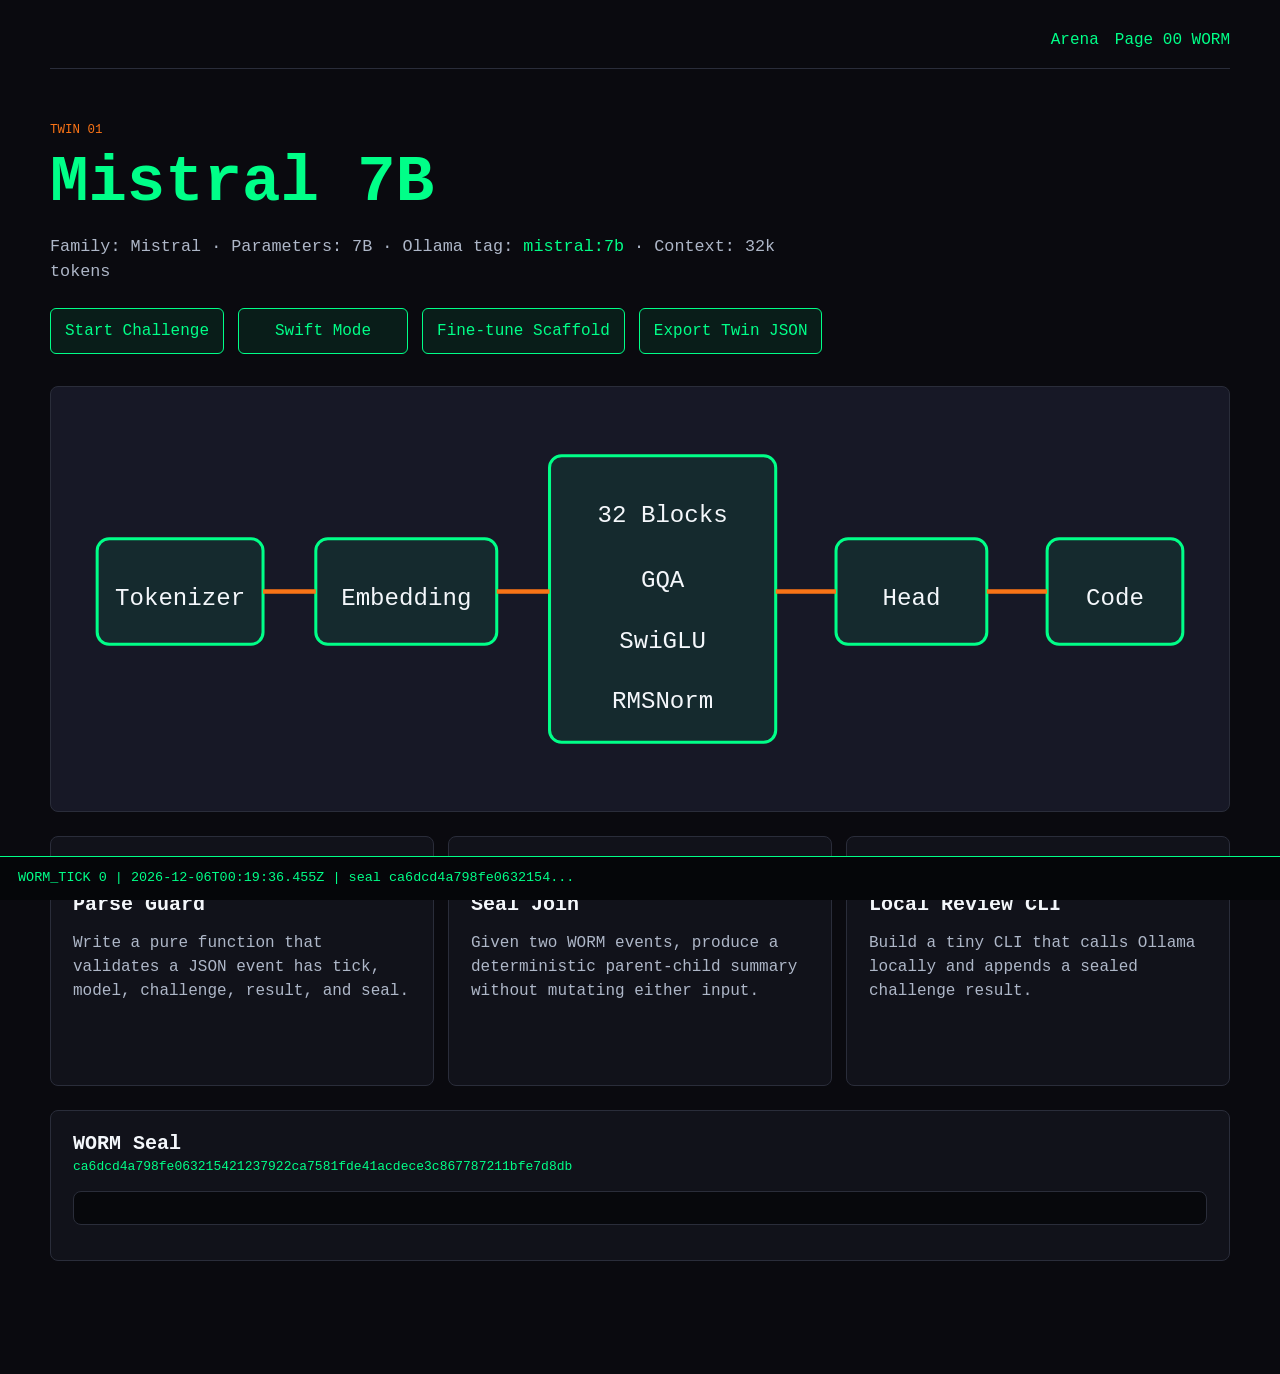
==== twins/01-mistral/index.html @ 0e3843ee "feat: llm-twin-arena T[0]→T[10] — Stone 1 signed. WORM: 8343a4bebbfa33cdd5688dfc825fab292b3cd8cedadd" ====
<!doctype html>
<html lang="en">
  <head>
    <meta charset="utf-8">
    <meta name="viewport" content="width=device-width, initial-scale=1">
    <title>Mistral 7B Twin</title>
    <link rel="stylesheet" href="../../styles.css">
  </head>
  <body data-page="twin" data-twin="mistral">
    <main class="shell twin-shell">
      <nav class="topline">
        <a href="../../index.html">Arena</a>
        <a href="../../page-00-worm.html">Page 00 WORM</a>
      </nav>
      <section class="hero">
        <p class="eyebrow">Twin 01</p>
        <h1>Mistral 7B</h1>
        <p class="subtitle">Family: Mistral · Parameters: 7B · Ollama tag: <code>mistral:7b</code> · Context: 32k tokens</p>
        <div class="actions">
          <button class="button" data-action="challenge">Start Challenge</button>
          <button class="button" data-action="swift">Swift Mode</button>
          <button class="button" data-action="fine-tune">Fine-tune Scaffold</button>
          <button class="button" data-action="export">Export Twin JSON</button>
        </div>
      </section>
      <section class="architecture">
        <svg viewBox="0 0 760 260" role="img" aria-label="Mistral architecture visualization">
          <rect x="20" y="90" width="110" height="70"></rect>
          <text x="75" y="130">Tokenizer</text>
          <rect x="165" y="90" width="120" height="70"></rect>
          <text x="225" y="130">Embedding</text>
          <rect x="320" y="35" width="150" height="190"></rect>
          <text x="395" y="75">32 Blocks</text>
          <text x="395" y="118">GQA</text>
          <text x="395" y="158">SwiGLU</text>
          <text x="395" y="198">RMSNorm</text>
          <rect x="510" y="90" width="100" height="70"></rect>
          <text x="560" y="130">Head</text>
          <rect x="650" y="90" width="90" height="70"></rect>
          <text x="695" y="130">Code</text>
          <path d="M130 125 H165 M285 125 H320 M470 125 H510 M610 125 H650"></path>
        </svg>
      </section>
      <section class="grid three">
        <article class="card"><p class="eyebrow">Atom</p><h2>Parse Guard</h2><p>Write a pure function that validates a JSON event has tick, model, challenge, result, and seal.</p></article>
        <article class="card"><p class="eyebrow">Molecule</p><h2>Seal Join</h2><p>Given two WORM events, produce a deterministic parent-child summary without mutating either input.</p></article>
        <article class="card"><p class="eyebrow">Compound</p><h2>Local Review CLI</h2><p>Build a tiny CLI that calls Ollama locally and appends a sealed challenge result.</p></article>
      </section>
      <section class="panel">
        <h2>WORM Seal</h2>
        <code id="twin-seal">pending-browser-seal</code>
        <pre id="twin-output" class="log"></pre>
      </section>
    </main>
    <div id="worm-ticker" class="ticker">WORM loading...</div>
    <script src="../../worm.js"></script>
    <script src="../../arena.js"></script>
  </body>
</html>
---- styles.css ----
:root {
  color-scheme: dark;
  --bg: #0a0a0f;
  --panel: #11121a;
  --panel-2: #171826;
  --green: #00ff88;
  --orange: #f97316;
  --purple: #7c3aed;
  --text: #f4f7fb;
  --muted: #aeb7c8;
  --line: #2a2d3a;
}

* {
  box-sizing: border-box;
}

body {
  margin: 0;
  min-height: 100vh;
  background: var(--bg);
  color: var(--text);
  font-family: ui-monospace, SFMono-Regular, Consolas, "Liberation Mono", monospace;
  line-height: 1.5;
  padding-bottom: 64px;
}

a {
  color: var(--green);
  text-decoration: none;
}

code {
  color: var(--green);
}

.shell {
  width: min(1180px, calc(100% - 32px));
  margin: 0 auto;
  padding: 28px 0 48px;
}

.topline {
  display: flex;
  flex-wrap: wrap;
  gap: 16px;
  justify-content: flex-end;
  border-bottom: 1px solid var(--line);
  padding-bottom: 16px;
}

.hero {
  padding: 52px 0 32px;
}

.lobby-hero {
  min-height: 34vh;
  display: flex;
  flex-direction: column;
  justify-content: center;
}

.eyebrow {
  color: var(--orange);
  font-size: 0.78rem;
  text-transform: uppercase;
  letter-spacing: 0;
  margin: 0 0 10px;
}

h1,
h2 {
  letter-spacing: 0;
  line-height: 1.05;
  margin: 0;
}

h1 {
  font-size: clamp(2.6rem, 4rem, 4rem);
  color: var(--green);
}

h2 {
  font-size: 1.25rem;
}

.subtitle {
  color: var(--muted);
  font-size: 1.05rem;
  max-width: 780px;
}

.actions,
.grid,
.mini-arch {
  display: grid;
  gap: 14px;
}

.actions {
  grid-template-columns: repeat(auto-fit, minmax(170px, max-content));
  margin-top: 24px;
}

.grid {
  grid-template-columns: repeat(auto-fit, minmax(240px, 1fr));
  margin: 24px 0;
}

.three {
  grid-template-columns: repeat(auto-fit, minmax(220px, 1fr));
}

.card,
.panel {
  background: var(--panel);
  border: 1px solid var(--line);
  border-radius: 8px;
}

.card {
  min-height: 250px;
  padding: 22px;
  display: flex;
  flex-direction: column;
  gap: 16px;
}

.card p {
  color: var(--muted);
  margin: 0;
}

.panel {
  padding: 22px;
  margin-top: 24px;
}

.button {
  appearance: none;
  border: 1px solid var(--green);
  background: rgba(0, 255, 136, 0.08);
  color: var(--green);
  border-radius: 6px;
  min-height: 44px;
  padding: 10px 14px;
  cursor: pointer;
  font: inherit;
  display: inline-flex;
  align-items: center;
  justify-content: center;
}

.button:hover {
  border-color: var(--orange);
  color: var(--orange);
}

.mini-arch {
  grid-template-columns: repeat(4, 1fr);
  margin-top: auto;
}

.mini-arch span {
  border: 1px solid var(--purple);
  color: var(--text);
  min-height: 42px;
  display: grid;
  place-items: center;
  border-radius: 6px;
  background: rgba(124, 58, 237, 0.12);
}

.architecture {
  border: 1px solid var(--line);
  border-radius: 8px;
  background: var(--panel-2);
  padding: 16px;
}

.architecture svg {
  width: 100%;
  height: auto;
  display: block;
}

.architecture rect {
  fill: rgba(0, 255, 136, 0.08);
  stroke: var(--green);
  stroke-width: 2;
  rx: 8;
}

.architecture text {
  fill: var(--text);
  font-size: 16px;
  text-anchor: middle;
  dominant-baseline: middle;
}

.architecture path {
  stroke: var(--orange);
  stroke-width: 3;
}

.log {
  white-space: pre-wrap;
  overflow: auto;
  max-height: 360px;
  background: #07080c;
  border: 1px solid var(--line);
  border-radius: 8px;
  padding: 16px;
}

.ticker {
  position: fixed;
  left: 0;
  right: 0;
  bottom: 0;
  min-height: 44px;
  display: flex;
  align-items: center;
  padding: 10px 18px;
  background: #050609;
  border-top: 1px solid var(--green);
  color: var(--green);
  font-size: 0.84rem;
  z-index: 10;
}

@media (max-width: 720px) {
  .shell {
    width: min(100% - 20px, 1180px);
  }

  h1 {
    font-size: 2.35rem;
  }

  .actions {
    grid-template-columns: 1fr;
  }
}
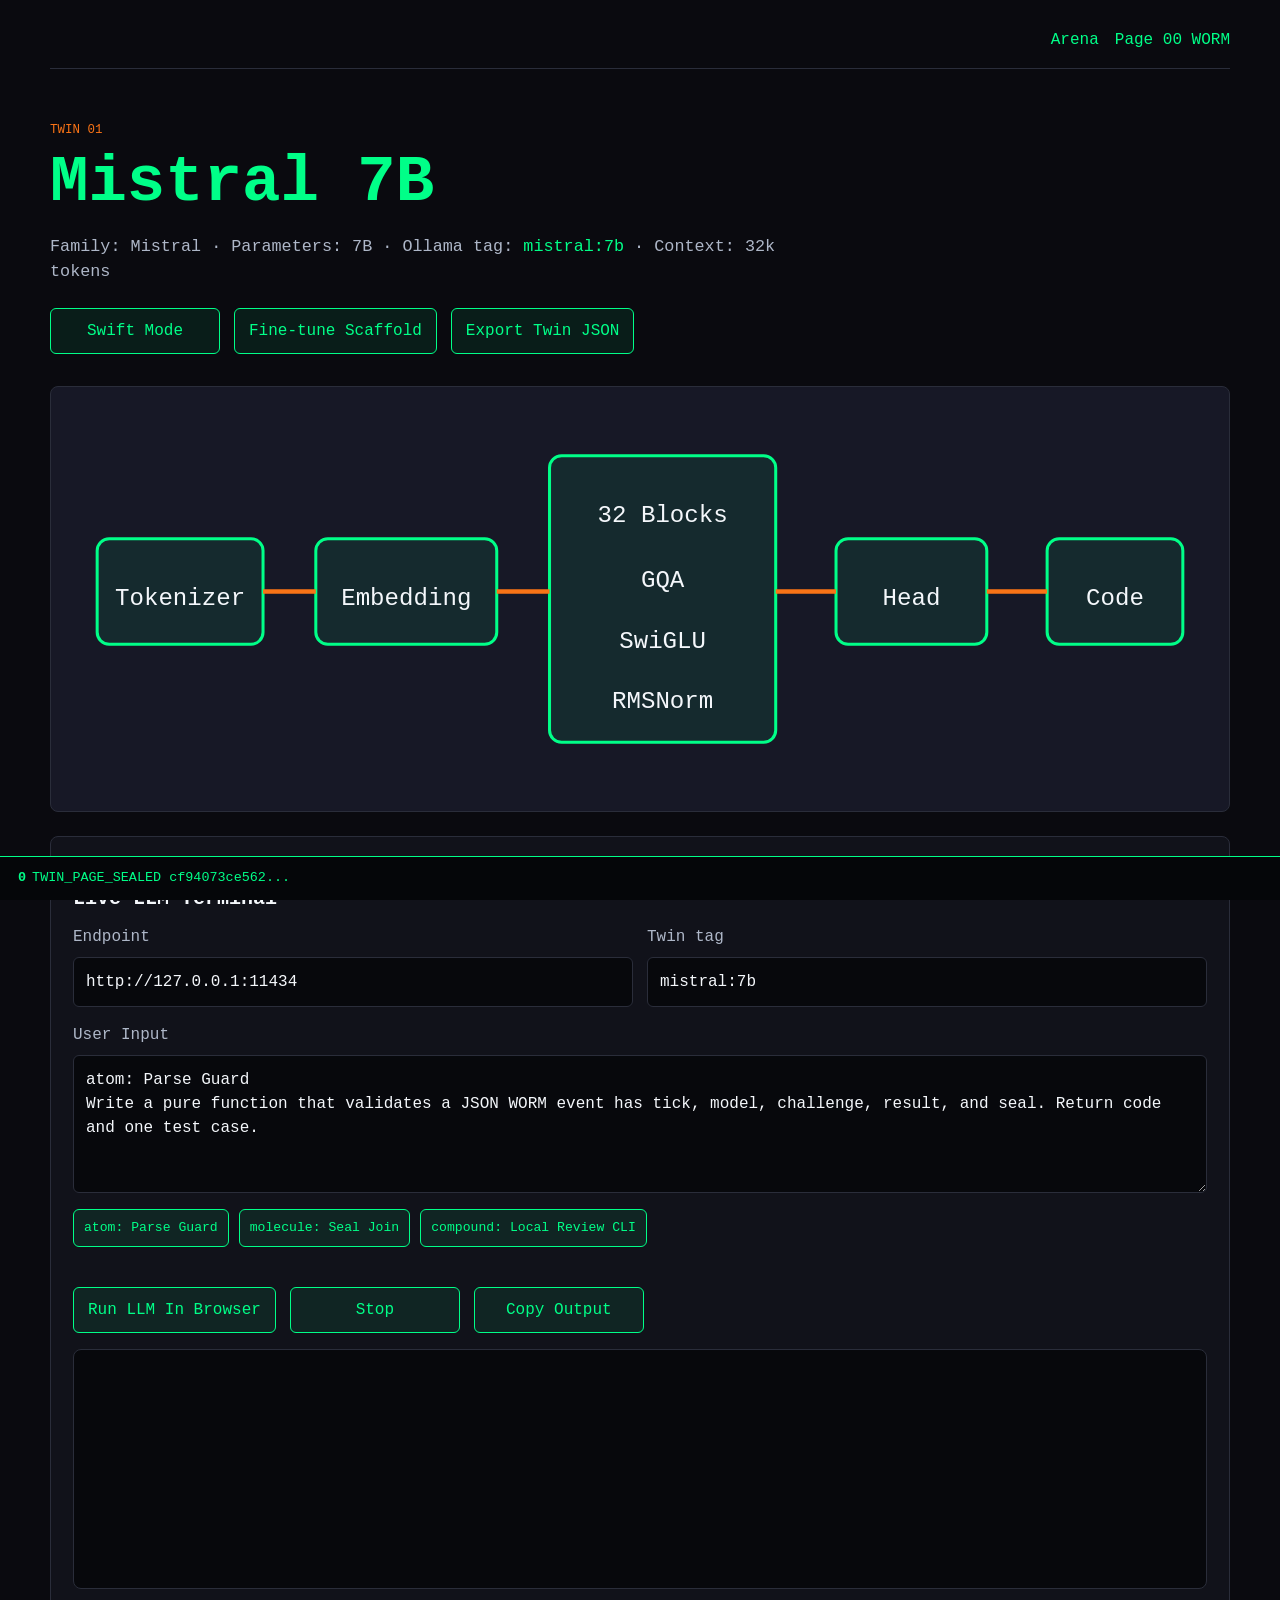
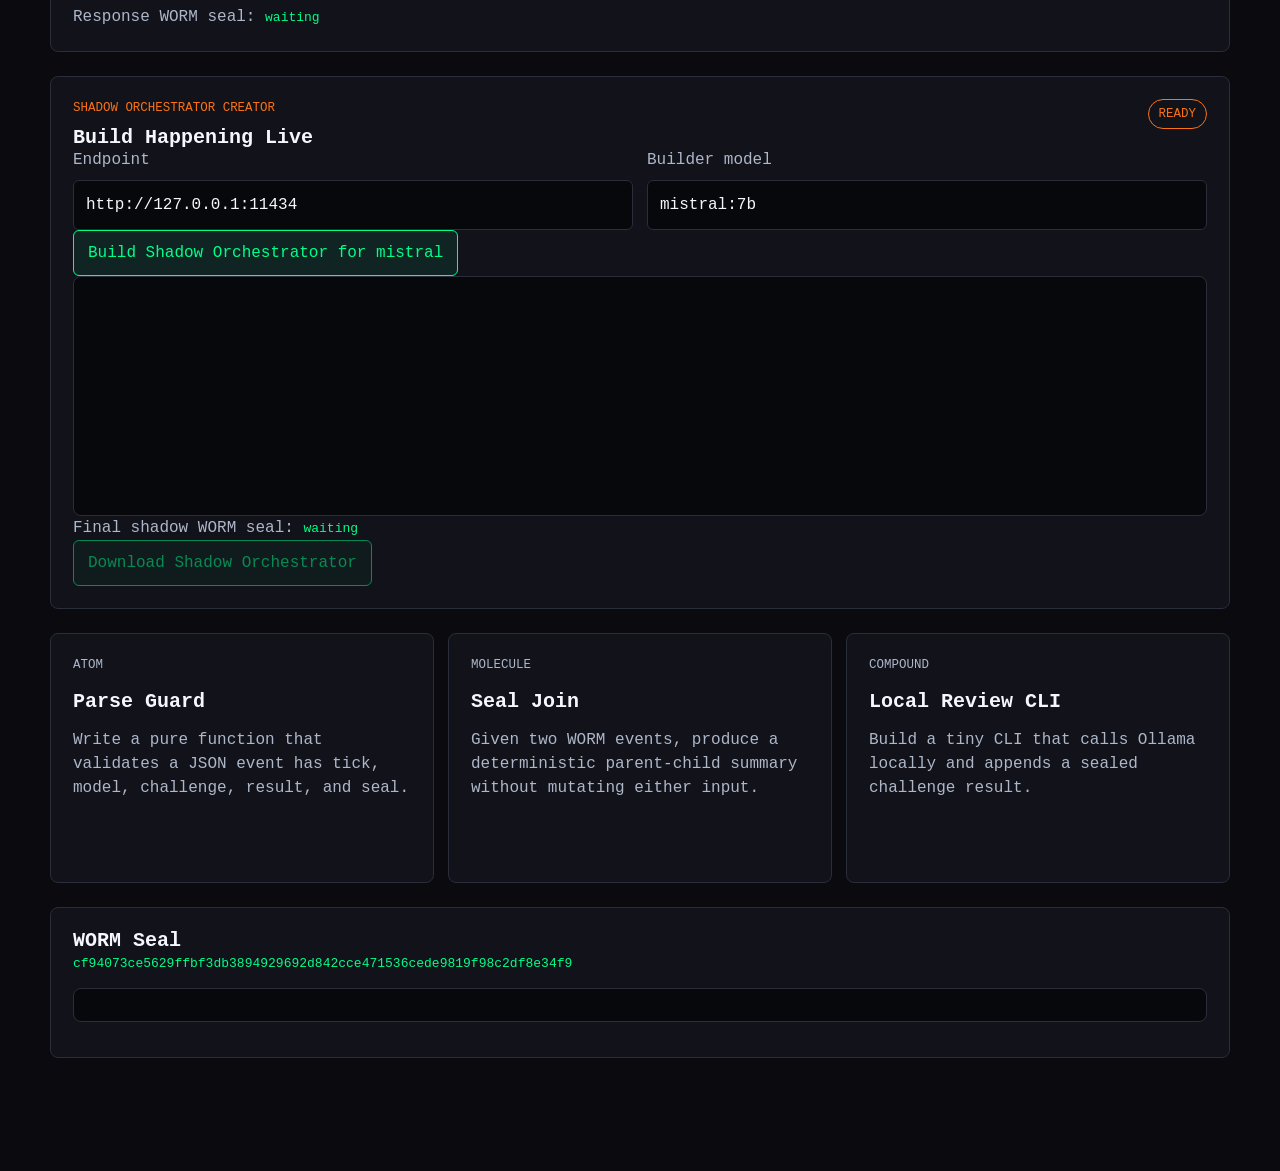
==== commit b64390b1: "feat: T[12] live Ollama streaming + shadow orchestrator creator" ====
--- a/twins/01-mistral/index.html
+++ b/twins/01-mistral/index.html
@@ -17,7 +17,6 @@
         <h1>Mistral 7B</h1>
         <p class="subtitle">Family: Mistral · Parameters: 7B · Ollama tag: <code>mistral:7b</code> · Context: 32k tokens</p>
         <div class="actions">
-          <button class="button" data-action="challenge">Start Challenge</button>
           <button class="button" data-action="swift">Swift Mode</button>
           <button class="button" data-action="fine-tune">Fine-tune Scaffold</button>
           <button class="button" data-action="export">Export Twin JSON</button>
--- a/styles.css
+++ b/styles.css
@@ -213,6 +213,92 @@
   padding: 16px;
 }
 
+.ollama-box {
+  display: grid;
+  gap: 16px;
+}
+
+.box-head {
+  display: flex;
+  justify-content: space-between;
+  gap: 16px;
+  align-items: start;
+}
+
+.runtime-pill {
+  border: 1px solid var(--orange);
+  border-radius: 999px;
+  color: var(--orange);
+  padding: 5px 10px;
+  font-size: 0.78rem;
+  text-transform: uppercase;
+}
+
+.runtime-pill[data-state="online"] {
+  border-color: var(--green);
+  color: var(--green);
+}
+
+.runtime-pill[data-state="complete"] {
+  border-color: var(--purple);
+  color: var(--purple);
+}
+
+.runtime-grid {
+  display: grid;
+  grid-template-columns: repeat(auto-fit, minmax(220px, 1fr));
+  gap: 14px;
+}
+
+label {
+  display: grid;
+  gap: 8px;
+  color: var(--muted);
+}
+
+input,
+textarea {
+  width: 100%;
+  border: 1px solid var(--line);
+  border-radius: 6px;
+  background: #07080c;
+  color: var(--text);
+  font: inherit;
+  padding: 12px;
+}
+
+textarea {
+  min-height: 138px;
+  resize: vertical;
+}
+
+.challenge-strip {
+  display: flex;
+  flex-wrap: wrap;
+  gap: 10px;
+}
+
+.mini-button {
+  min-height: 36px;
+  padding: 8px 10px;
+  font-size: 0.82rem;
+}
+
+.live-output {
+  min-height: 240px;
+}
+
+.seal-line {
+  color: var(--muted);
+  margin: 0;
+  overflow-wrap: anywhere;
+}
+
+button:disabled {
+  cursor: not-allowed;
+  opacity: 0.5;
+}
+
 .ticker {
   position: fixed;
   left: 0;
@@ -227,6 +313,33 @@
   color: var(--green);
   font-size: 0.84rem;
   z-index: 10;
+  gap: 14px;
+  overflow-x: auto;
+  white-space: nowrap;
+}
+
+.ticker span {
+  display: inline-flex;
+  gap: 6px;
+  align-items: center;
+}
+
+.ticker.pulse {
+  animation: wormPulse 360ms ease-out;
+}
+
+@keyframes wormPulse {
+  0% {
+    box-shadow: 0 -1px 0 var(--green), 0 0 0 rgba(0, 255, 136, 0);
+  }
+
+  50% {
+    box-shadow: 0 -1px 0 var(--green), 0 0 24px rgba(0, 255, 136, 0.35);
+  }
+
+  100% {
+    box-shadow: 0 -1px 0 var(--green), 0 0 0 rgba(0, 255, 136, 0);
+  }
 }
 
 @media (max-width: 720px) {
@@ -242,4 +355,3 @@
     grid-template-columns: 1fr;
   }
 }
-
